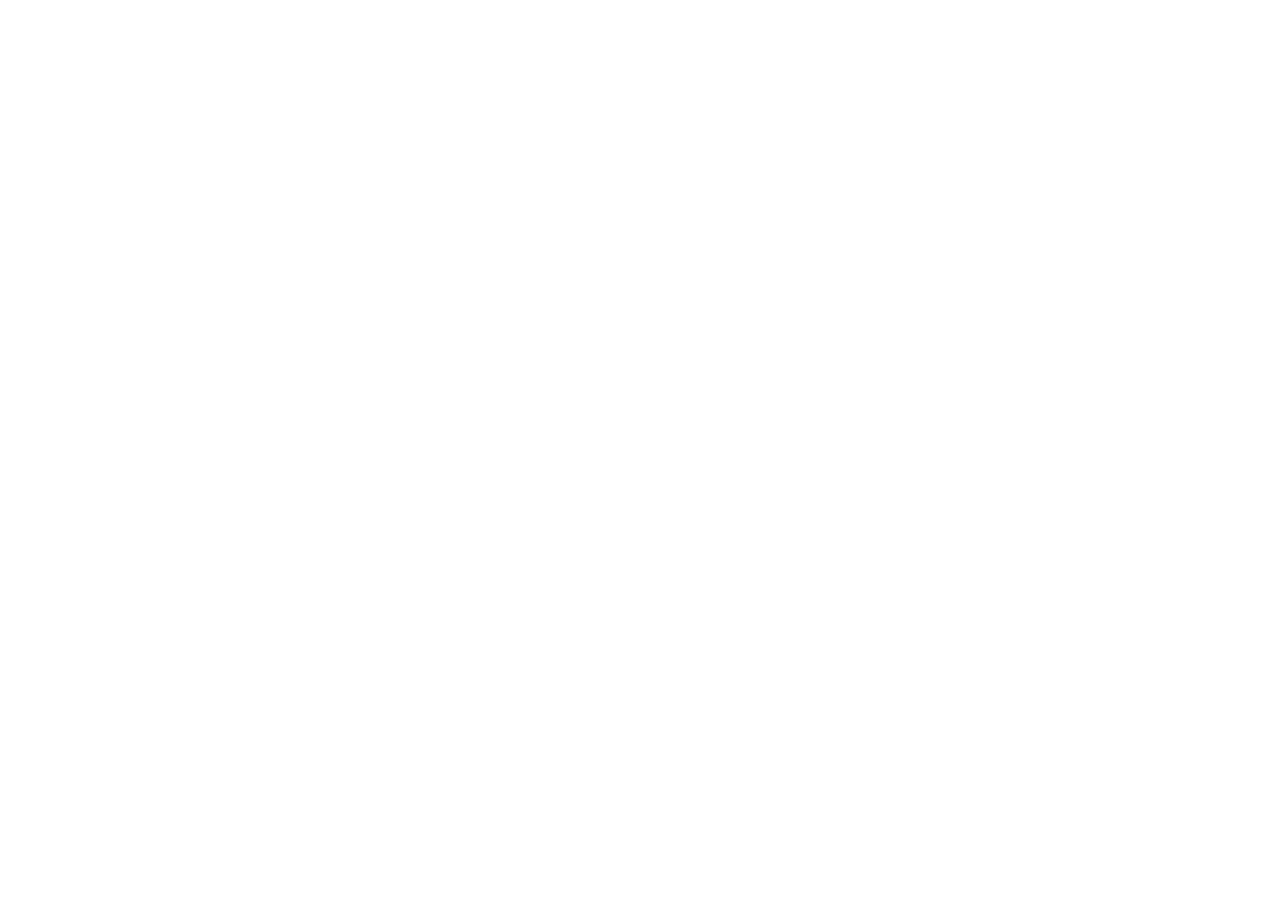
==== index.html @ dcf90d4c "Initial commit" ====
<!DOCTYPE html>
<html lang="en">
<head>
  <meta charset="UTF-8">
  <meta http-equiv="X-UA-Compatible" content="IE=edge">
  <meta name="viewport" content="width=device-width, initial-scale=1.0">
  <title>Project</title>
  <link rel="stylesheet" href="css/normalize.css ">
  <link rel="stylesheet" href="css/styles.css">
</head>
<body>

  <script src="js/main.js"></script>
</body>
</html>
---- css/styles.css ----
/* FONTS */


:root {
  --text-color: ;
  --text-black-color: ;
  --accent-color: ;
  --outline-color: ;
  --body-bg-color: ;
  --footer-bg-color: ;
}

html {
  height: 100%;
  scroll-behavior: smooth;
  box-sizing: border-box;
}

*,
*::before,
*::after {
  box-sizing: inherit;
}

body {
  display: flex;
  flex-direction: column;
  height: 100%;
  padding: 0;
  margin: 0;
  font-family: "Arial", sans-serif;
  font-weight: 400;
  font-size: 16px;
  line-height: 1.5;
  background-color: ;
  color: ;
}

img {
  max-width: 100%;
  height: auto;
}

/* CONTAINER */

.container {
  width: 100%;
  max-width: 1140px;
  padding-left: 20px;
  padding-right: 20px;
  margin-left: auto;
  margin-right: auto;
}

/* VISUALLY HIDDEN */

.visually-hidden {
  position: absolute;
  width: 1px;
  height: 1px;
  margin: -1px;
  border: 0;
  padding: 0;
  clip: rect(0 0 0 0);
  overflow: hidden;
}

/* BUTTON */

.button {
  cursor: pointer;
  white-space: nowrap;
  display: inline-block;
  text-decoration: none;
  text-align: center;
  border: 0;
  color: ;
  border-radius: 28px;
  background-color: ;
  transition: ;
}
.button:hover {

}
.button:active {

}
/* MAIN CONTENT */

.main-section {
  flex-grow: 1;
}
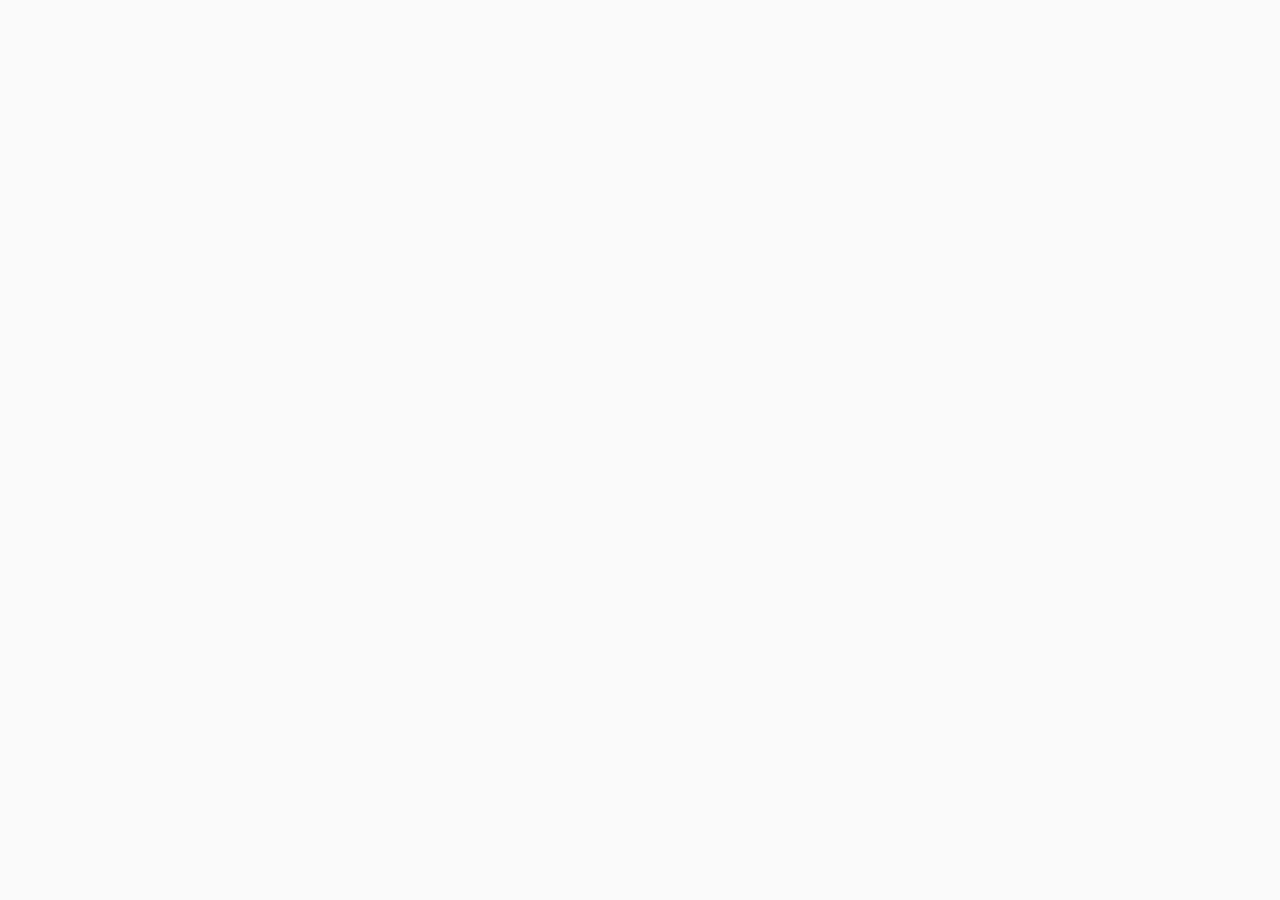
==== commit 32e6b5ff: "add fonts and global styles" ====
--- a/index.html
+++ b/index.html
@@ -1,10 +1,10 @@
 <!DOCTYPE html>
-<html lang="en">
+<html lang="eng">
 <head>
   <meta charset="UTF-8">
   <meta http-equiv="X-UA-Compatible" content="IE=edge">
   <meta name="viewport" content="width=device-width, initial-scale=1.0">
-  <title>Project</title>
+  <title>Portfolio</title>
   <link rel="stylesheet" href="css/normalize.css ">
   <link rel="stylesheet" href="css/styles.css">
 </head>
--- a/css/styles.css
+++ b/css/styles.css
@@ -1,13 +1,63 @@
 /* FONTS */
+
+@font-face {
+  font-family: "Ibarra Real Nova";
+  src: url("../fonts/IbarraRealNova-Bold.woff2") format("woff2"),
+      url("../fonts/IbarraRealNova-Bold.woff") format("woff");
+  font-weight: bold;
+  font-style: normal;
+  font-display: swap;
+}
+
+@font-face {
+  font-family: "Public Sans";
+  src: url("../fonts/PublicSans-Thin.woff2") format("woff2"),
+      url("../fonts/PublicSans-Thin.woff") format("woff");
+  font-weight: 100;
+  font-style: normal;
+  font-display: swap;
+}
+
+@font-face {
+  font-family: "Public Sans";
+  src: url("../fonts/PublicSans-BoldItalic.woff2") format("woff2"),
+      url("../fonts/PublicSans-BoldItalic.woff") format("woff");
+  font-weight: bold;
+  font-style: italic;
+  font-display: swap;
+}
+
+@font-face {
+  font-family: "Public Sans";
+  src: url("../fonts/PublicSans-Bold.woff2") format("woff2"),
+      url("../fonts/PublicSans-Bold.woff") format("woff");
+  font-weight: bold;
+  font-style: normal;
+  font-display: swap;
+}
+
+@font-face {
+  font-family: "Public Sans";
+  src: url("../fonts/PublicSans-Regular.woff2") format("woff2"),
+      url("../fonts/PublicSans-Regular.woff") format("woff");
+  font-weight: normal;
+  font-style: normal;
+  font-display: swap;
+}
+
+@font-face {
+  font-family: "Ibarra Real Nova";
+  src: url("../fonts/IbarraRealNova-Regular.woff2") format("woff2"),
+      url("../fonts/IbarraRealNova-Regular.woff") format("woff");
+  font-weight: normal;
+  font-style: normal;
+  font-display: swap;
+}
+
 
 
 :root {
-  --text-color: ;
-  --text-black-color: ;
-  --accent-color: ;
-  --outline-color: ;
-  --body-bg-color: ;
-  --footer-bg-color: ;
+  --text-color: rgba(51, 50, 61, 0.8);
 }
 
 html {
@@ -28,12 +78,12 @@
   height: 100%;
   padding: 0;
   margin: 0;
-  font-family: "Arial", sans-serif;
+  font-family: "Public Sans", "Arial", sans-serif;
   font-weight: 400;
-  font-size: 16px;
-  line-height: 1.5;
-  background-color: ;
-  color: ;
+  font-size: 15px;
+  line-height: 30px;
+  background-color: #fafafa;
+  color: var(--text-color);
 }
 
 img {
@@ -45,7 +95,7 @@
 
 .container {
   width: 100%;
-  max-width: 1140px;
+  max-width: 1150px;
   padding-left: 20px;
   padding-right: 20px;
   margin-left: auto;
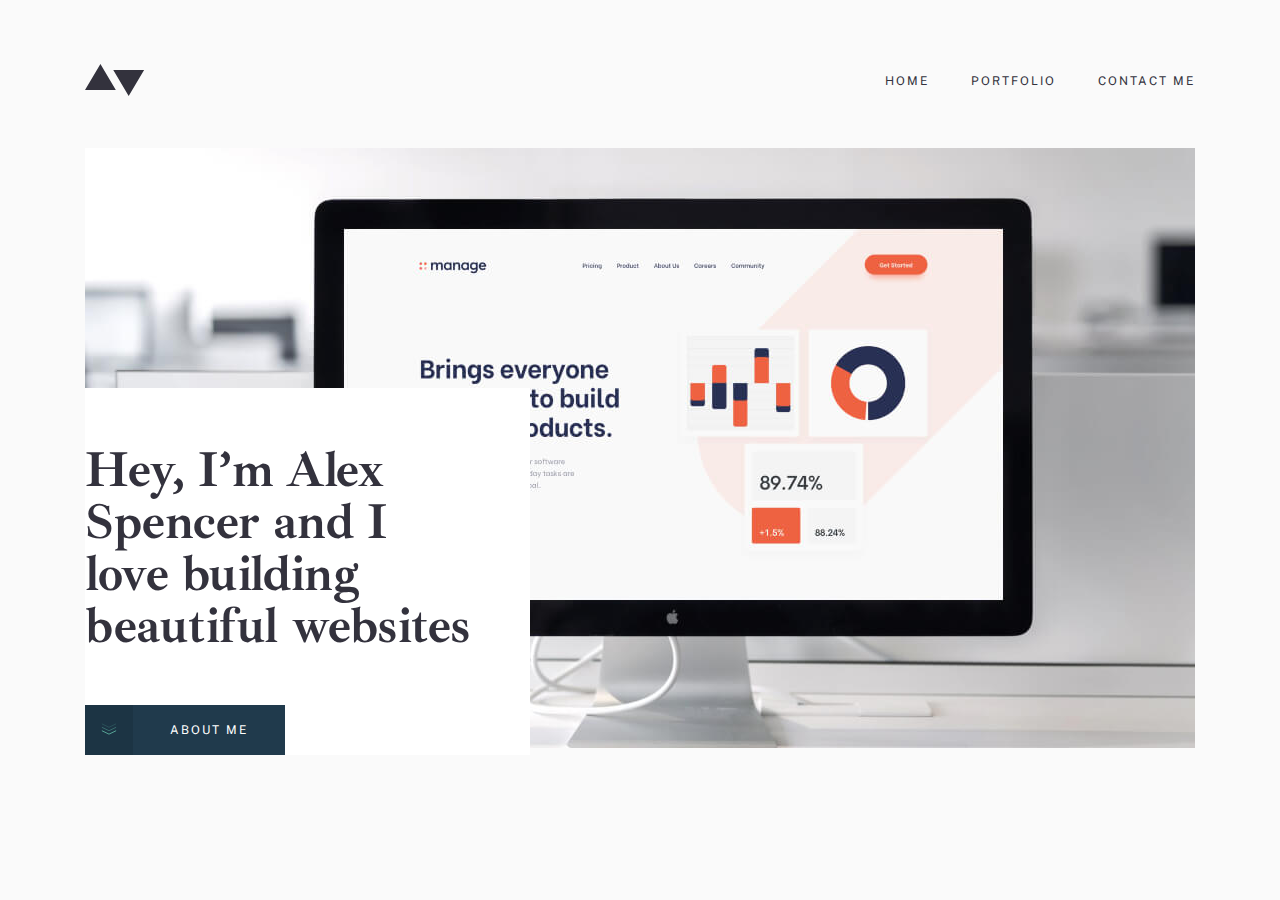
==== commit 0a3f23b2: "add hero section" ====
--- a/index.html
+++ b/index.html
@@ -10,6 +10,43 @@
 </head>
 <body>
 
+  <!-- HEADER -->
+
+  <header class="site-header">
+    <div class="container site-header__container">
+      <a class="logo site-header__logo" href="#">
+        <img class="logo__img" src="img/logo.svg" alt="logo img" width="60" height="32">
+      </a>
+      <nav class="sitenav site-header__nav">
+        <ul class="sitenav__list">
+          <li class="sitenav__item">
+            <a class="sitenav__link" href="#">Home</a>
+          </li>
+          <li class="sitenav__item">
+            <a class="sitenav__link" href="#">Portfolio</a>
+          </li>
+          <li class="sitenav__item">
+            <a class="sitenav__link" href="#">Contact me</a>
+        </ul>
+      </nav>
+    </div>
+  </header>
+
+  <!-- HERO -->
+  <section class="hero">
+    <div class="container hero__container">
+      <div class="hero__content">
+        <p class="hero__text">Hey, I’m Alex Spencer and I <br> love building beautiful websites</p>
+        <a class="button hero__button" href="#">
+          <span class="button__icon-wrapper">
+            <img class="button__icon" src="img/button-icon.svg" alt="button icon" width="16" height="12">
+          </span>
+          <span class="button__text">About me</span>
+        </a>
+      </div>
+    </div>
+  </section>
+
   <script src="js/main.js"></script>
 </body>
 </html>--- a/css/styles.css
+++ b/css/styles.css
@@ -3,7 +3,7 @@
 @font-face {
   font-family: "Ibarra Real Nova";
   src: url("../fonts/IbarraRealNova-Bold.woff2") format("woff2"),
-      url("../fonts/IbarraRealNova-Bold.woff") format("woff");
+  url("../fonts/IbarraRealNova-Bold.woff") format("woff");
   font-weight: bold;
   font-style: normal;
   font-display: swap;
@@ -12,7 +12,7 @@
 @font-face {
   font-family: "Public Sans";
   src: url("../fonts/PublicSans-Thin.woff2") format("woff2"),
-      url("../fonts/PublicSans-Thin.woff") format("woff");
+  url("../fonts/PublicSans-Thin.woff") format("woff");
   font-weight: 100;
   font-style: normal;
   font-display: swap;
@@ -21,7 +21,7 @@
 @font-face {
   font-family: "Public Sans";
   src: url("../fonts/PublicSans-BoldItalic.woff2") format("woff2"),
-      url("../fonts/PublicSans-BoldItalic.woff") format("woff");
+  url("../fonts/PublicSans-BoldItalic.woff") format("woff");
   font-weight: bold;
   font-style: italic;
   font-display: swap;
@@ -30,7 +30,7 @@
 @font-face {
   font-family: "Public Sans";
   src: url("../fonts/PublicSans-Bold.woff2") format("woff2"),
-      url("../fonts/PublicSans-Bold.woff") format("woff");
+  url("../fonts/PublicSans-Bold.woff") format("woff");
   font-weight: bold;
   font-style: normal;
   font-display: swap;
@@ -39,7 +39,7 @@
 @font-face {
   font-family: "Public Sans";
   src: url("../fonts/PublicSans-Regular.woff2") format("woff2"),
-      url("../fonts/PublicSans-Regular.woff") format("woff");
+  url("../fonts/PublicSans-Regular.woff") format("woff");
   font-weight: normal;
   font-style: normal;
   font-display: swap;
@@ -48,7 +48,7 @@
 @font-face {
   font-family: "Ibarra Real Nova";
   src: url("../fonts/IbarraRealNova-Regular.woff2") format("woff2"),
-      url("../fonts/IbarraRealNova-Regular.woff") format("woff");
+  url("../fonts/IbarraRealNova-Regular.woff") format("woff");
   font-weight: normal;
   font-style: normal;
   font-display: swap;
@@ -118,23 +118,134 @@
 /* BUTTON */
 
 .button {
+  width: 1005px;
+  max-width: 200px;
   cursor: pointer;
   white-space: nowrap;
-  display: inline-block;
   text-decoration: none;
   text-align: center;
-  border: 0;
-  color: ;
-  border-radius: 28px;
-  background-color: ;
-  transition: ;
+  display: flex;
+  align-items: center;
+  background-color: #203a4c;
+  transition: opacity 0.4s ease;
 }
 .button:hover {
-
+  opacity: 0.8;
 }
 .button:active {
-
-}
+  opacity: 0.6;
+}
+.button__icon-wrapper {
+  padding: 10px 16px;
+  background-color: rgba(0, 0, 0, 0.1);
+}
+.button__icon {
+  width: 16px;
+  height: 12px;
+}
+.button__text {
+  padding-top: 17px;
+  padding-bottom: 17px;
+  font-size: 12px;
+  line-height: 14px;
+  text-align: center;
+  letter-spacing: 2px;
+  text-transform: uppercase;
+  color: #fff;
+  margin-right: auto;
+  margin-left: auto;
+}
+
+/* HEADER */
+
+.site-header {
+  padding-top: 64px;
+  padding-bottom: 45px;
+}
+
+.site-header__container {
+  display: flex;
+  align-items: center;
+  justify-content: space-between;
+}
+.logo {
+  display: flex;
+}
+.logo:hover {
+  opacity: 0.8;
+}
+.logo:active {
+  opacity: 0.6;
+}
+.site-header__logo {
+  margin-right: auto;
+}
+.logo__img {
+  width: 60px;
+  height: 32px;
+}
+
+.site-header__nav {
+  margin-left: 20px;
+}
+.sitenav__list {
+  padding: 0;
+  margin: 0;
+  list-style: none;
+  display: flex;
+  align-items: center;
+}
+.sitenav__item:not(:last-child) {
+  margin-right: 42px;
+}
+.sitenav__link {
+  font-size: 12px;
+  line-height: 14px;
+  letter-spacing: 2px;
+  color: #33323d;
+  text-decoration: none;
+  text-transform: uppercase;
+  transition: color 0.4s ease, opacity 0.4s ease;
+}
+.sitenav__link:hover {
+  color: #5fb4a2;
+}
+.sitenav__link:active {
+  opacity: 0.6;
+}
+
+/* HERO */
+.hero {
+  padding-bottom: 75px;
+}
+
+.hero__container {
+  padding-top: 247px;
+  background-image: url(../img/hero-img.jpg);
+  background-repeat: no-repeat;
+  background-position: center center;
+}
+.hero__content {
+  padding-top: 56px;
+  width: 100%;
+  max-width: 445px;
+  display: flex;
+  flex-direction: column;
+  align-items: flex-start;
+  background-color: #fff;
+}
+.hero__text {
+  font-family: "Ibarra Real Nova", "Arial", sans-serif;
+  font-weight: 700;
+  font-size: 50px;
+  line-height: 52px;
+  letter-spacing: -0.446429px;
+  color: #33323D;
+  margin-top: 0;
+  margin-bottom: 53px;
+}
+
+
 /* MAIN CONTENT */
 
 .main-section {
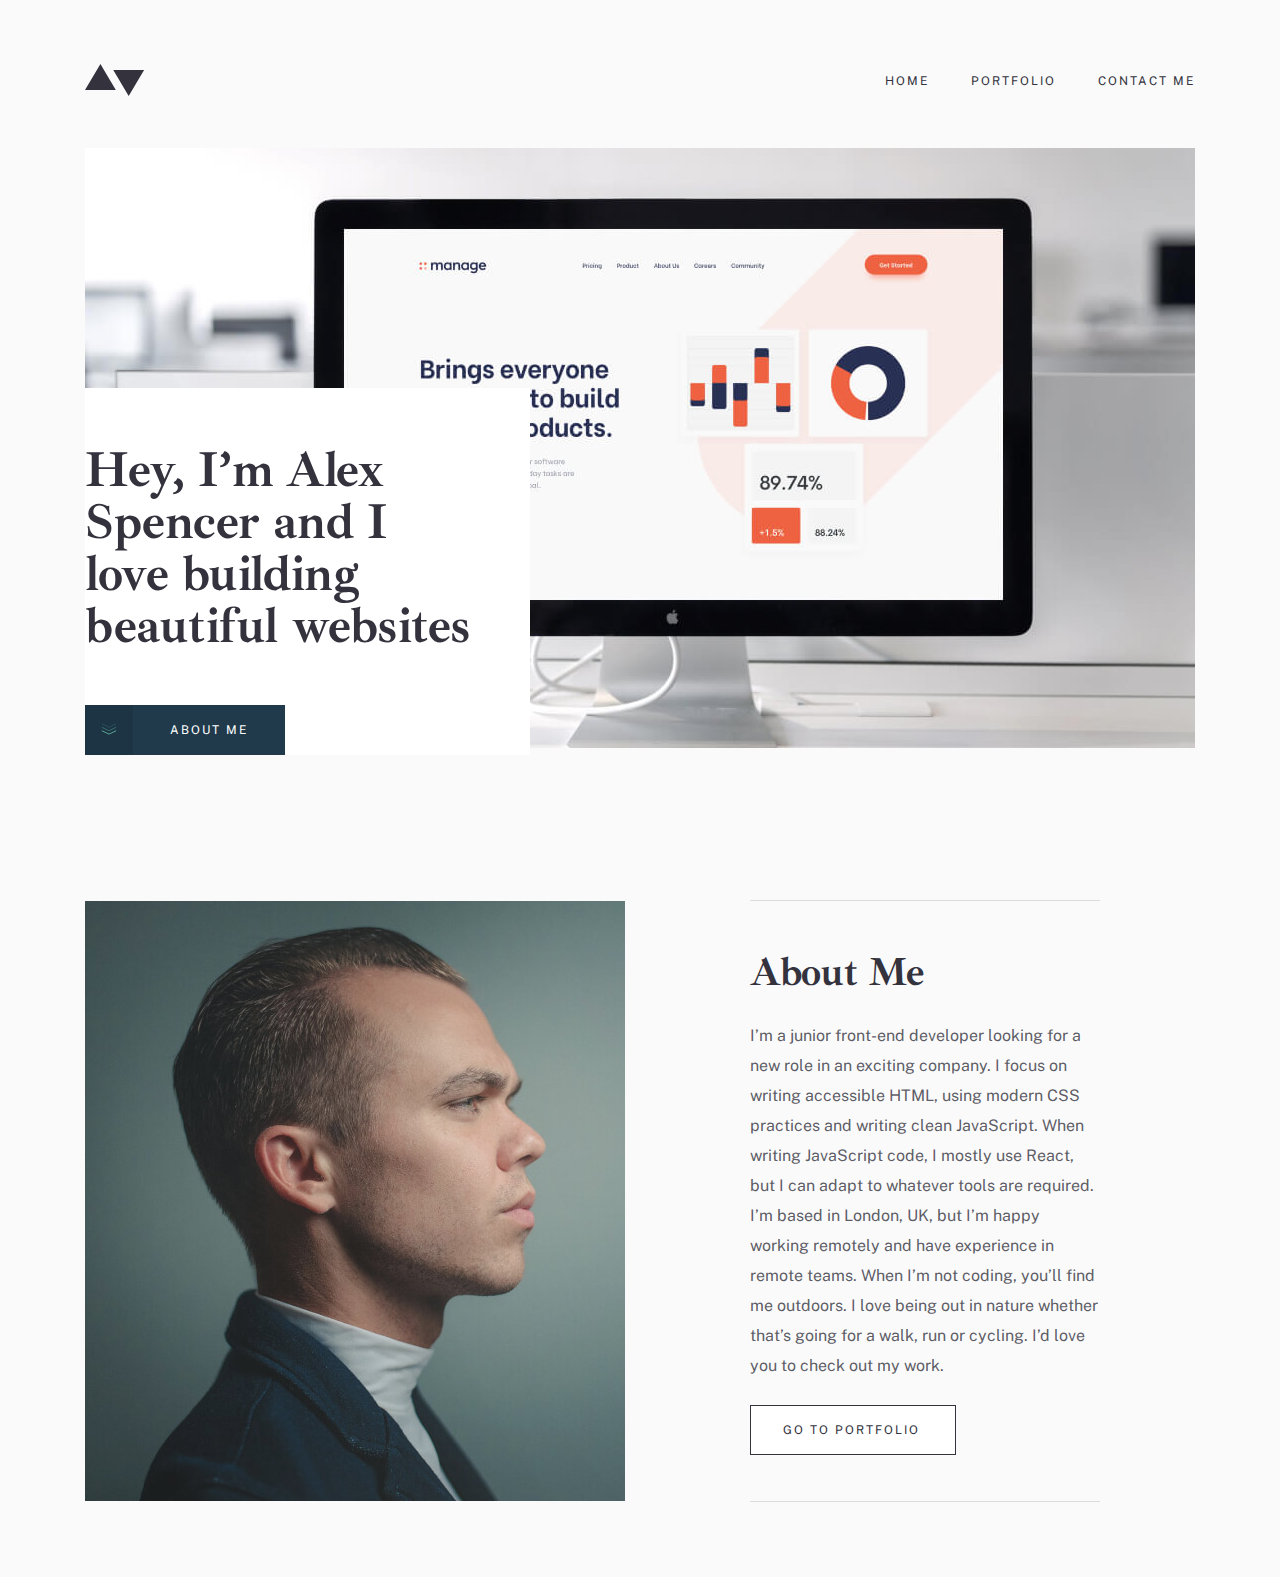
==== commit 774c02e3: "add biography section" ====
--- a/index.html
+++ b/index.html
@@ -36,7 +36,7 @@
   <section class="hero">
     <div class="container hero__container">
       <div class="hero__content">
-        <p class="hero__text">Hey, I’m Alex Spencer and I <br> love building beautiful websites</p>
+        <h2 class="hero__heading">Hey, I’m Alex Spencer and I <br> love building beautiful websites</h2>
         <a class="button hero__button" href="#">
           <span class="button__icon-wrapper">
             <img class="button__icon" src="img/button-icon.svg" alt="button icon" width="16" height="12">
@@ -47,6 +47,22 @@
     </div>
   </section>
 
+<!-- MAIN -->
+
+  <main class="main-section">
+
+    <!-- BIOGRAPHY -->
+    <section class="biography">
+      <div class="container biography__container">
+        <img class="biography__img" src="img/myphoto.jpg" alt="my photo" srcset="img/myphoto.jpg 1x, img/myphoto@2x.jpg 2x" width="540" height="600">
+        <div class="biography__content">
+          <h3 class="biography__title">About Me</h3>
+          <p class="biography__text">I’m a junior front-end developer looking for a new role in an exciting company. I focus on writing accessible HTML, using modern CSS practices and writing clean JavaScript. When writing JavaScript code, I mostly use React, but I can adapt to whatever tools are required. I’m based in London, UK, but I’m happy working remotely and have experience in remote teams. When I’m not coding, you’ll find me outdoors. I love being out in nature whether that’s going for a walk, run or cycling. I’d love you to check out my work.</p>
+          <a class="secondary-button" href="#">Go To Portfolio</a>
+        </div>
+      </div>
+    </section>
+  </main>
   <script src="js/main.js"></script>
 </body>
 </html>--- a/css/styles.css
+++ b/css/styles.css
@@ -156,6 +156,27 @@
   margin-left: auto;
 }
 
+.secondary-button {
+  cursor: pointer;
+  white-space: nowrap;
+  padding: 17px 35px 17px 32px;
+  border: 1px solid #33323d;
+  font-weight: 400;
+  font-size: 12px;
+  line-height: 14px;
+  letter-spacing: 2px;
+  text-transform: uppercase;
+  color: #33323d;
+  text-decoration: none;
+  background-color: #fff;
+  transition: color 0.4s ease, background-color 0.4s ease, border-color 0.4s ease, opacity 0.4s ease;
+}
+.secondary-button:hover {
+  background-color: #33323d;
+  color: #fff;
+  border-color: #33323d;
+}
+
 /* HEADER */
 
 .site-header {
@@ -234,7 +255,7 @@
   align-items: flex-start;
   background-color: #fff;
 }
-.hero__text {
+.hero__heading {
   font-family: "Ibarra Real Nova", "Arial", sans-serif;
   font-weight: 700;
   font-size: 50px;
@@ -245,9 +266,50 @@
   margin-bottom: 53px;
 }
 
-
 /* MAIN CONTENT */
 
 .main-section {
   flex-grow: 1;
-}+}
+/* BIOGRAPHY */
+
+.biography {
+  padding-top: 70px;
+  padding-bottom: 75px;
+}
+
+.biography__container {
+  padding-right: 115px;
+  display: flex;
+  align-items: center;
+  justify-content: space-between;
+}
+.biography__img {
+  margin-right: 20px;
+}
+.biography__content {
+  width: 100%;
+  max-width: 350px;
+  display: flex;
+  flex-direction: column;
+  align-items: flex-start;
+  padding-top: 50px;
+  padding-bottom: 46px;
+  border-top: 1px solid rgba(51, 50, 61, 0.15);
+  border-bottom: 1px solid rgba(51, 50, 61, 0.15);
+}
+.biography__title {
+  font-family: "Ibarra Real Nova", "Arial", sans-serif;
+  font-weight: 700;
+  font-size: 40px;
+  line-height: 42px;
+  letter-spacing: -0.36px;
+  color: #33323d;
+  margin-top: 0;
+  margin-bottom: 28px;
+}
+.biography__text {
+  font-size: 16px;
+  margin-top: 0;
+  margin-bottom: 24px;
+}
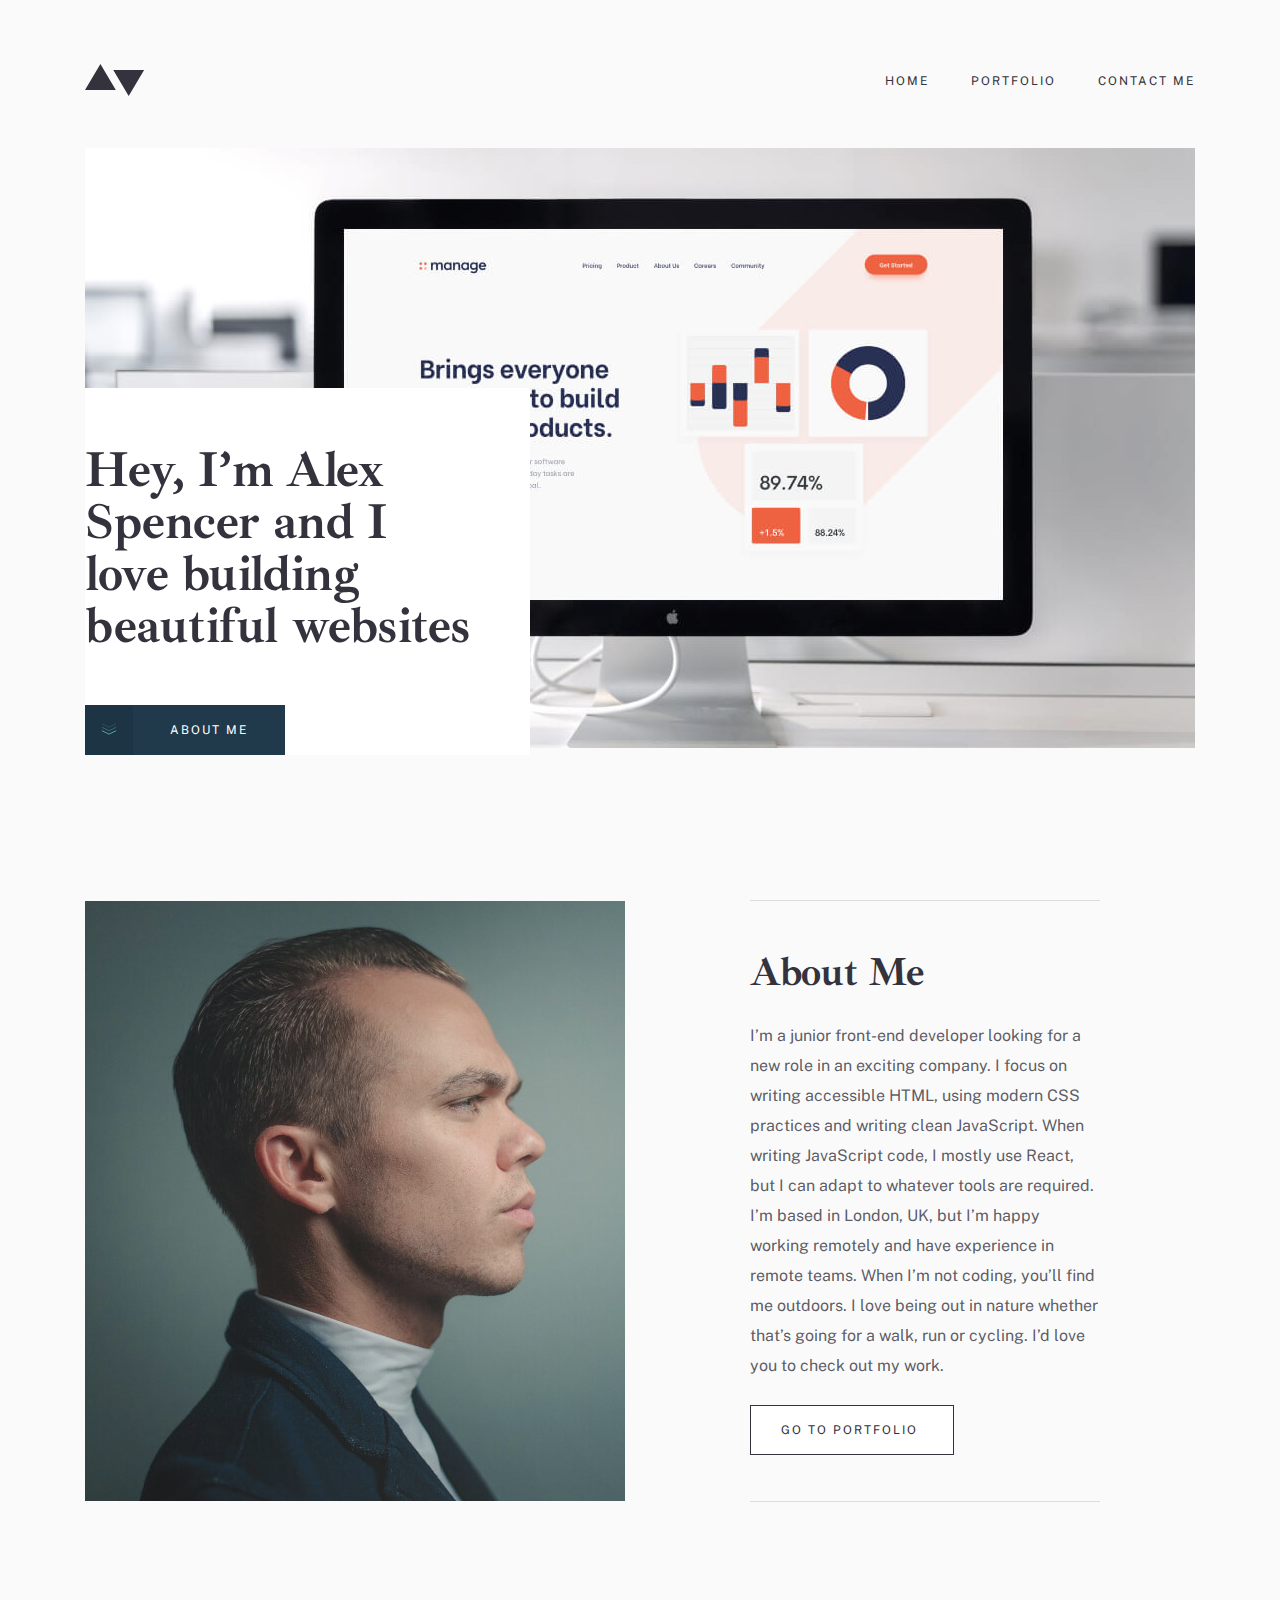
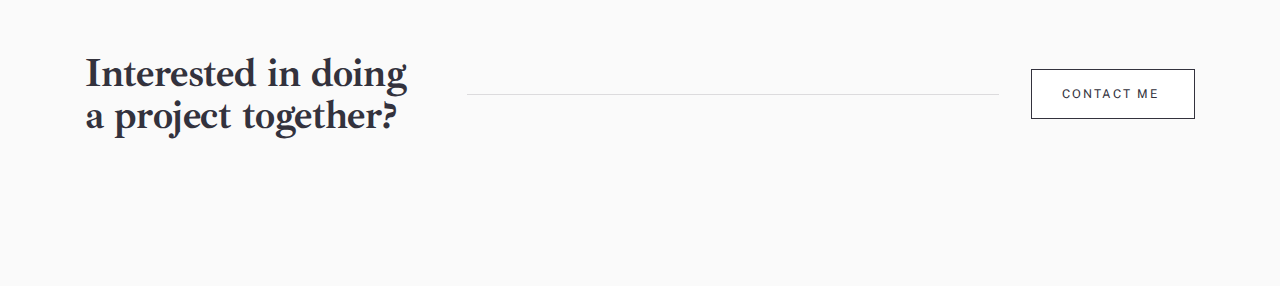
==== commit 32e020ef: "add cta section" ====
--- a/index.html
+++ b/index.html
@@ -62,6 +62,16 @@
         </div>
       </div>
     </section>
+
+    <!-- CTA -->
+    <section class="cta">
+      <div class="container cta__container">
+        <h2 class="cta__heading">Interested in doing a project together?</h2>
+        <div class="hr"></div>
+        <a class="secondary-button" href="#">Contact Me</a>
+      </div>
+    </section>
+
   </main>
   <script src="js/main.js"></script>
 </body>
--- a/css/styles.css
+++ b/css/styles.css
@@ -159,7 +159,7 @@
 .secondary-button {
   cursor: pointer;
   white-space: nowrap;
-  padding: 17px 35px 17px 32px;
+  padding: 17px 35px 17px 30px;
   border: 1px solid #33323d;
   font-weight: 400;
   font-size: 12px;
@@ -313,3 +313,54 @@
   margin-top: 0;
   margin-bottom: 24px;
 }
+
+/* CTA */
+
+.cta {
+  padding-top: 75px;
+  padding-bottom: 150px;
+}
+
+.cta__container {
+  display: flex;
+  align-items: center;
+}
+.cta__heading {
+  margin: 0;
+  width: 100%;
+  max-width: 350px;
+  font-family: "Ibarra Real Nova", "Arial", sans-serif;
+  font-weight: 700;
+  font-size: 40px;
+  line-height: 42px;
+  letter-spacing: -0.36px;
+  color: #33323d;
+  margin-right: 32px;
+}
+.hr {
+  width: 100%;
+  max-width: 534px;
+  height: 1px;
+  background-color: rgba(51, 50, 61, 0.15);
+  margin-right: 32px;
+}
+
+
+
+
+
+
+/* MEDIA */
+
+@media
+only screen and (-webkit-min-device-pixel-ratio: 2),
+only screen and (   min--moz-device-pixel-ratio: 2),
+only screen and (     -o-min-device-pixel-ratio: 2/1),
+only screen and (        min-device-pixel-ratio: 2),
+only screen and (                min-resolution: 192dpi),
+only screen and (                min-resolution: 2dppx) {
+
+  .hero__container {
+    background-image: url(../img/heero-img@2x.jpg);
+  }
+}
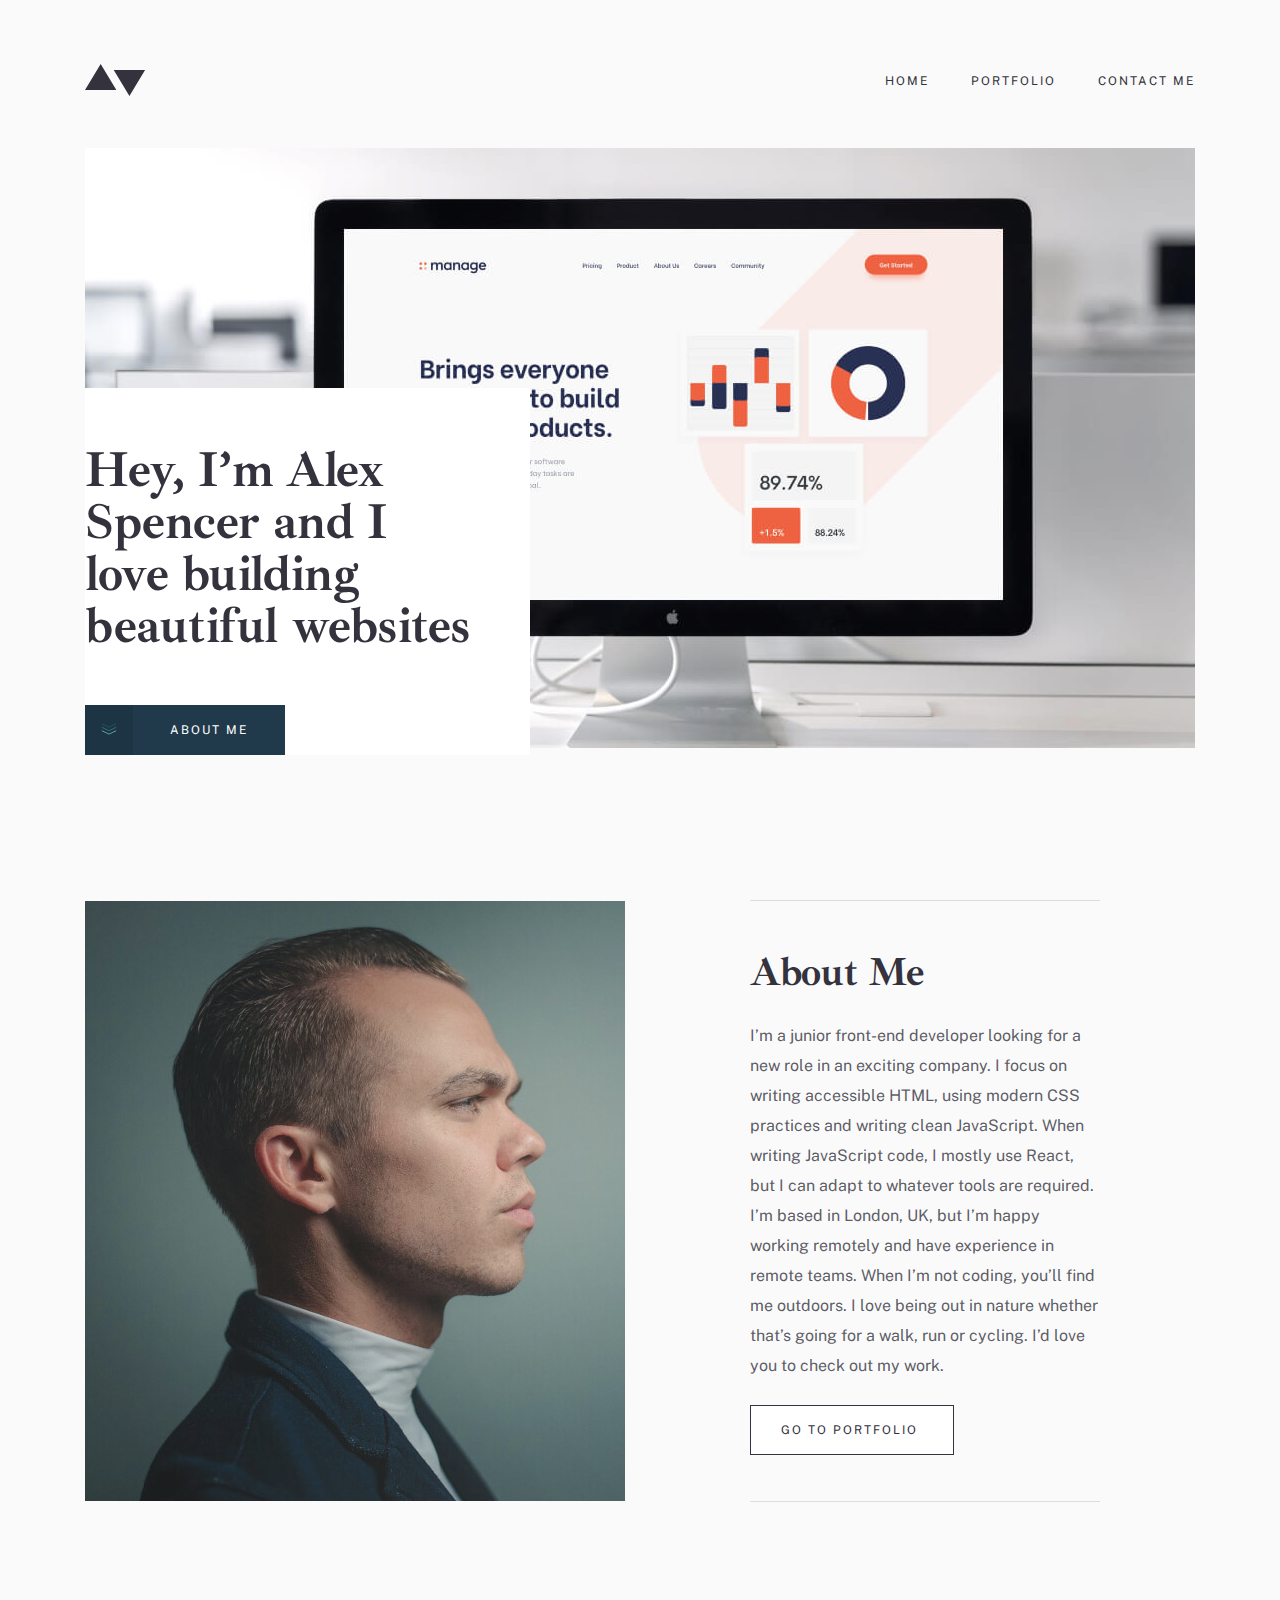
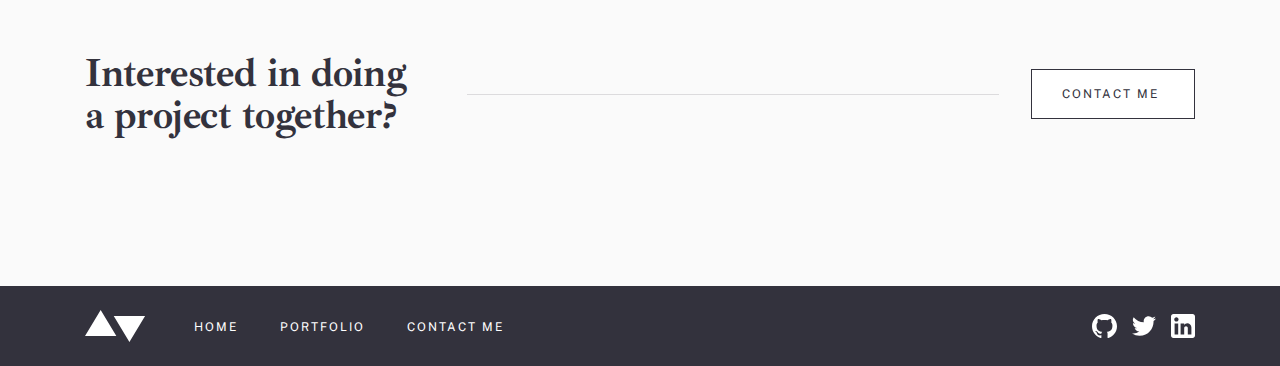
==== commit 7ad25805: "add site footer" ====
--- a/index.html
+++ b/index.html
@@ -15,7 +15,7 @@
   <header class="site-header">
     <div class="container site-header__container">
       <a class="logo site-header__logo" href="#">
-        <img class="logo__img" src="img/logo.svg" alt="logo img" width="60" height="32">
+        <svg width="61" height="32" fill="none" xmlns="http://www.w3.org/2000/svg"><path fill-rule="evenodd" clip-rule="evenodd" d="M31.347 26.122 15.673 0 0 26.122h31.347ZM60.082 5.878 44.408 32 28.735 5.878h31.347Z" fill="CurrentColor"/></svg>
       </a>
       <nav class="sitenav site-header__nav">
         <ul class="sitenav__list">
@@ -71,8 +71,45 @@
         <a class="secondary-button" href="#">Contact Me</a>
       </div>
     </section>
+  </main>
 
-  </main>
+  <!-- FOOTER -->
+  <footer class="site-footer">
+    <div class="container site-footer__container">
+      <a class="logo site-footer__logo" href="#">
+        <svg width="61" height="32" fill="none" xmlns="http://www.w3.org/2000/svg"><path fill-rule="evenodd" clip-rule="evenodd" d="M31.347 26.122 15.673 0 0 26.122h31.347ZM60.082 5.878 44.408 32 28.735 5.878h31.347Z" fill="CurrentColor"/></svg>
+      </a>
+      <nav class="sitenav site-footer__nav">
+        <ul class="sitenav__list">
+          <li class="sitenav__item">
+            <a class="sitenav__link site-footer__nav-link" href="#">Home</a>
+          </li>
+          <li class="sitenav__item">
+            <a class="sitenav__link site-footer__nav-link" href="#">Portfolio</a>
+          </li>
+          <li class="sitenav__item">
+            <a class="sitenav__link site-footer__nav-link" href="#">Contact me</a>
+        </ul>
+      </nav>
+      <ul class="socials">
+        <li class="socials__item">
+          <a class="socials__link" href="#">
+            <svg width="25" height="24" fill="none" xmlns="http://www.w3.org/2000/svg"><path d="M12.5 0C5.594 0 0 5.51 0 12.305c0 5.437 3.581 10.048 8.547 11.674.625.116.854-.265.854-.592 0-.292-.01-1.066-.016-2.092-3.477.742-4.21-1.65-4.21-1.65-.569-1.42-1.39-1.8-1.39-1.8-1.133-.764.087-.748.087-.748 1.255.086 1.914 1.268 1.914 1.268 1.115 1.881 2.927 1.338 3.641 1.024.113-.797.434-1.338.792-1.646-2.776-.308-5.694-1.366-5.694-6.08 0-1.343.484-2.44 1.286-3.302-.14-.31-.562-1.562.11-3.256 0 0 1.047-.33 3.437 1.261 1-.273 2.063-.409 3.125-.415 1.063.006 2.125.142 3.125.415 2.375-1.591 3.422-1.261 3.422-1.261.672 1.694.25 2.945.125 3.256.797.861 1.281 1.959 1.281 3.302 0 4.727-2.921 5.767-5.703 6.07.438.369.844 1.123.844 2.276 0 1.647-.015 2.97-.015 3.37 0 .322.218.707.859.584 5-1.615 8.579-6.23 8.579-11.659C25 5.51 19.403 0 12.5 0Z" fill="CurrentColor"/></svg>
+          </a>
+        </li>
+        <li class="socials__item">
+          <a class="socials__link" href="#">
+            <svg width="24" height="20" fill="none" xmlns="http://www.w3.org/2000/svg"><path d="M24 2.557a9.83 9.83 0 0 1-2.828.775A4.932 4.932 0 0 0 23.337.608a9.864 9.864 0 0 1-3.127 1.195A4.916 4.916 0 0 0 16.616.248c-3.179 0-5.515 2.966-4.797 6.045A13.978 13.978 0 0 1 1.671 1.149a4.93 4.93 0 0 0 1.523 6.574 4.903 4.903 0 0 1-2.229-.616c-.054 2.281 1.581 4.415 3.949 4.89a4.935 4.935 0 0 1-2.224.084 4.928 4.928 0 0 0 4.6 3.419A9.9 9.9 0 0 1 0 17.54a13.94 13.94 0 0 0 7.548 2.212c9.142 0 14.307-7.721 13.995-14.646A10.025 10.025 0 0 0 24 2.557Z" fill="CurrentColor"/></svg>
+          </a>
+        </li>
+        <li class="socials__item">
+          <a class="socials__link" href="#">
+            <svg width="24" height="24" fill="none" xmlns="http://www.w3.org/2000/svg"><path fill-rule="evenodd" clip-rule="evenodd" d="M2.4 0h19.2C22.92 0 24 1.08 24 2.4v19.2c0 1.32-1.08 2.4-2.4 2.4H2.4C1.08 24 0 22.92 0 21.6V2.4C0 1.08 1.08 0 2.4 0Zm1.2 20.4h3.6V9.6H3.6v10.8ZM5.4 7.56c-1.2 0-2.16-.96-2.16-2.16 0-1.2.96-2.16 2.16-2.16 1.2 0 2.16.96 2.16 2.16 0 1.2-.96 2.16-2.16 2.16ZM16.8 20.4h3.6v-6.84c0-2.28-1.92-4.2-4.2-4.2-1.08 0-2.4.72-3 1.68V9.6H9.6v10.8h3.6v-6.36c0-.96.84-1.8 1.8-1.8.96 0 1.8.84 1.8 1.8v6.36Z" fill="CurrentColor"/></svg>
+          </a>
+        </li>
+      </ul>
+    </div>
+  </footer>
   <script src="js/main.js"></script>
 </body>
 </html>--- a/css/styles.css
+++ b/css/styles.css
@@ -200,6 +200,7 @@
 }
 .site-header__logo {
   margin-right: auto;
+  color: #33323d;
 }
 .logo__img {
   width: 60px;
@@ -346,8 +347,52 @@
 }
 
 
-
-
+/* FOOTER */
+
+.site-footer {
+  padding-top: 24px;
+  padding-bottom: 24px;
+  background-color: #33323d;
+}
+
+.site-footer__container {
+  display: flex;
+  align-items: center;
+}
+
+.site-footer__logo {
+  margin-right: 48px;
+  color: #fff;
+}
+
+.site-footer__nav {
+  margin-right: auto;
+}
+.site-footer__nav-link {
+  color: #fff;
+}
+.socials {
+  padding: 0;
+  margin: 0;
+  margin-left: 30px;
+  list-style: none;
+  display: flex;
+  align-items: center;
+}
+.socials__item:not(:last-child) {
+  margin-right: 15px;
+}
+.socials__link {
+  display: flex;
+  color: #fff;
+  transition: color 0.4s ease, opacity 0.4s ease;
+}
+.socials__link:hover {
+  color: #5fb4a2;
+}
+.socials__link:active {
+  opacity: 0.6;
+}
 
 
 /* MEDIA */
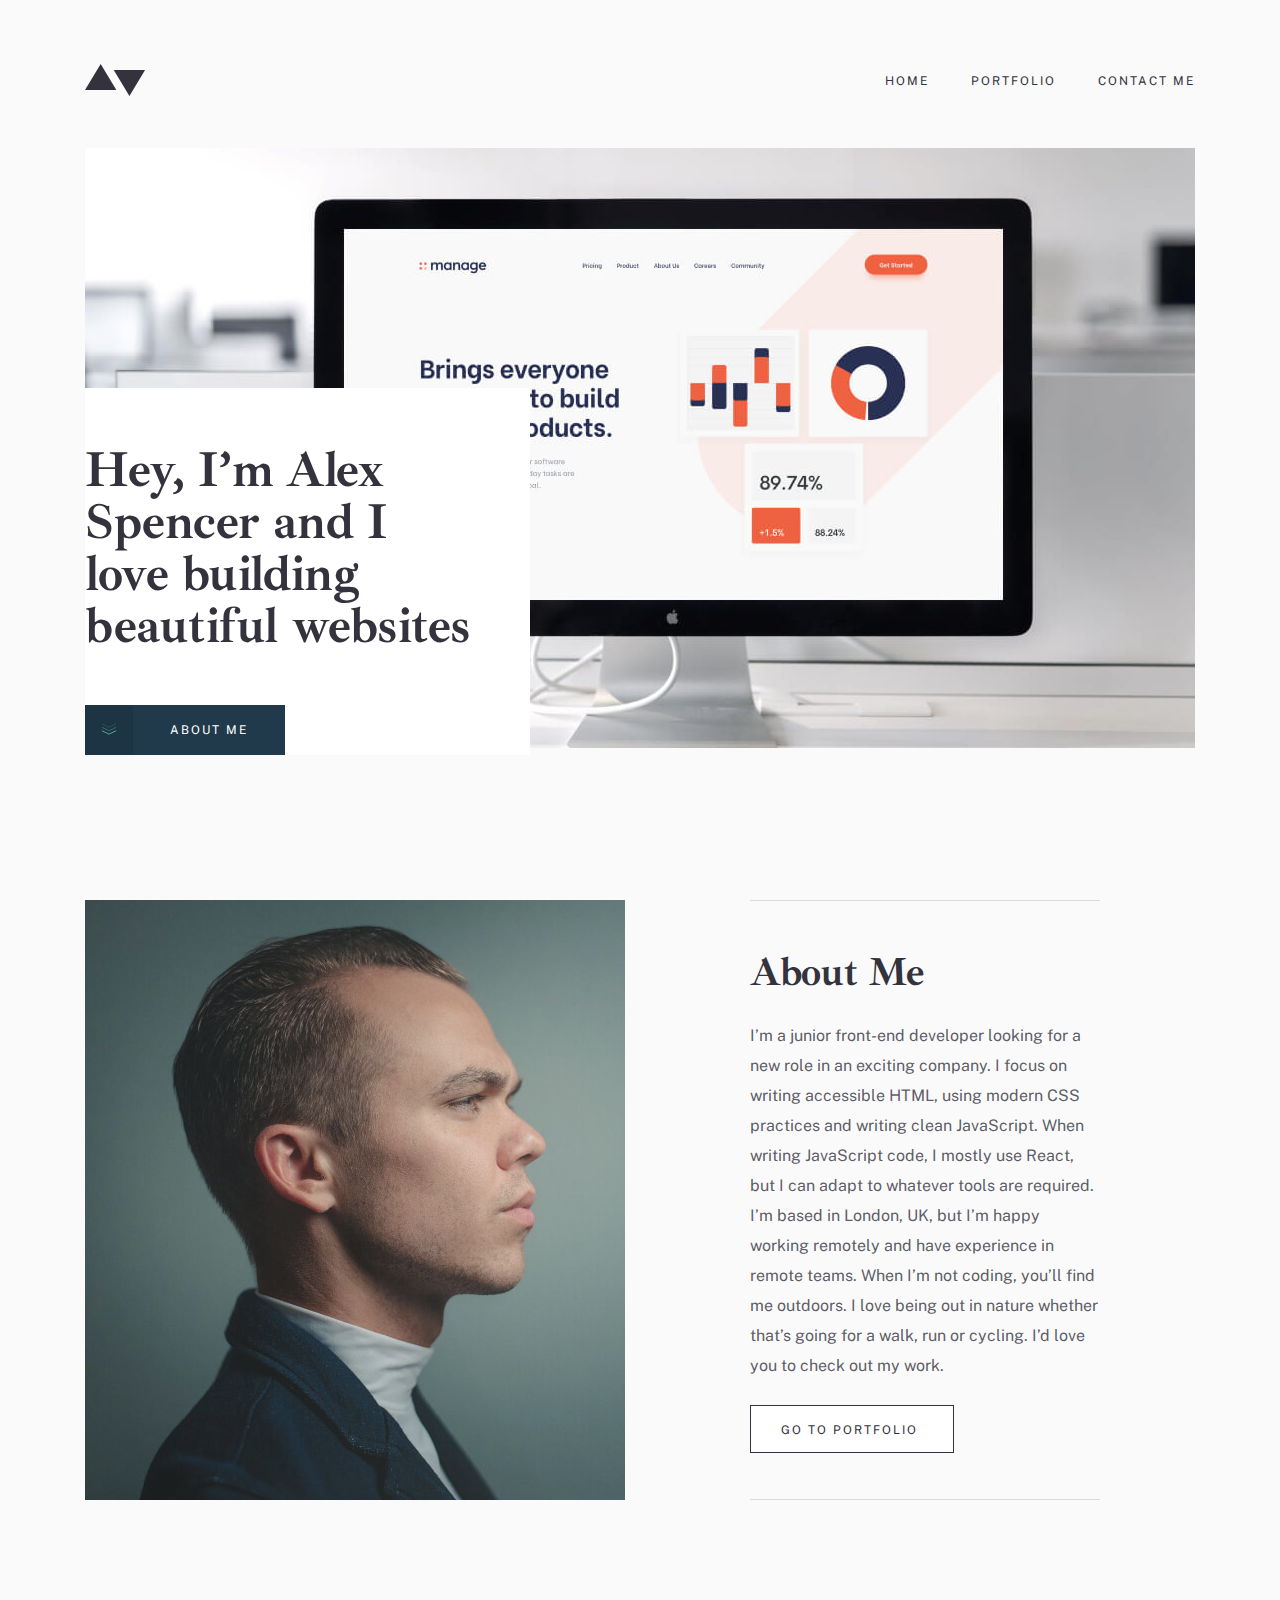
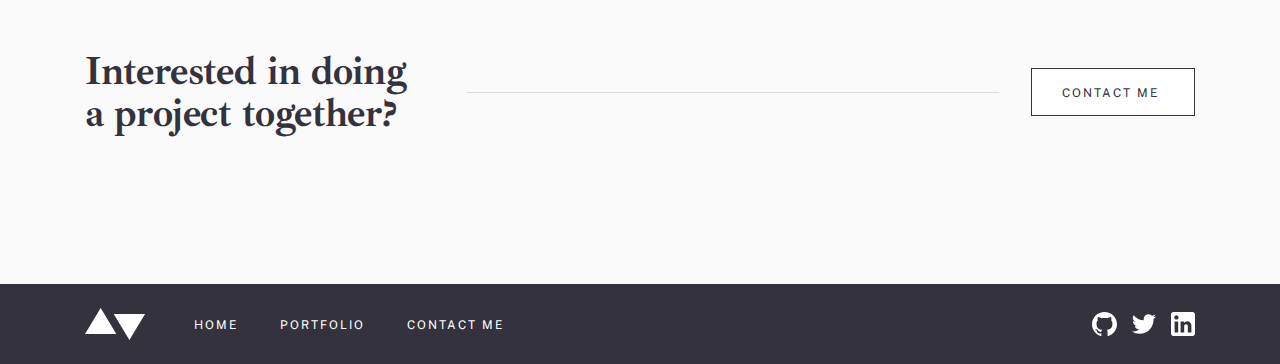
==== commit eadb5fd5: "add styles.min.css" ====
--- a/index.html
+++ b/index.html
@@ -5,8 +5,9 @@
   <meta http-equiv="X-UA-Compatible" content="IE=edge">
   <meta name="viewport" content="width=device-width, initial-scale=1.0">
   <title>Portfolio</title>
-  <link rel="stylesheet" href="css/normalize.css ">
-  <link rel="stylesheet" href="css/styles.css">
+  <!-- <link rel="stylesheet" href="css/normalize.css "> -->
+  <!-- <link rel="stylesheet" href="css/styles.css"> -->
+  <link rel="stylesheet" href="css/styles.min.css">
 </head>
 <body>
 
@@ -14,19 +15,19 @@
 
   <header class="site-header">
     <div class="container site-header__container">
-      <a class="logo site-header__logo" href="#">
+      <a class="logo site-header__logo" href="index.html">
         <svg width="61" height="32" fill="none" xmlns="http://www.w3.org/2000/svg"><path fill-rule="evenodd" clip-rule="evenodd" d="M31.347 26.122 15.673 0 0 26.122h31.347ZM60.082 5.878 44.408 32 28.735 5.878h31.347Z" fill="CurrentColor"/></svg>
       </a>
       <nav class="sitenav site-header__nav">
         <ul class="sitenav__list">
           <li class="sitenav__item">
-            <a class="sitenav__link" href="#">Home</a>
+            <a class="sitenav__link" href="index.html">Home</a>
           </li>
           <li class="sitenav__item">
-            <a class="sitenav__link" href="#">Portfolio</a>
+            <a class="sitenav__link" href="portfolio.html">Portfolio</a>
           </li>
           <li class="sitenav__item">
-            <a class="sitenav__link" href="#">Contact me</a>
+            <a class="sitenav__link" href="contact.html">Contact me</a>
         </ul>
       </nav>
     </div>
@@ -58,7 +59,7 @@
         <div class="biography__content">
           <h3 class="biography__title">About Me</h3>
           <p class="biography__text">I’m a junior front-end developer looking for a new role in an exciting company. I focus on writing accessible HTML, using modern CSS practices and writing clean JavaScript. When writing JavaScript code, I mostly use React, but I can adapt to whatever tools are required. I’m based in London, UK, but I’m happy working remotely and have experience in remote teams. When I’m not coding, you’ll find me outdoors. I love being out in nature whether that’s going for a walk, run or cycling. I’d love you to check out my work.</p>
-          <a class="secondary-button" href="#">Go To Portfolio</a>
+          <a class="secondary-button" href="portfolio.html">Go To Portfolio</a>
         </div>
       </div>
     </section>
@@ -68,7 +69,7 @@
       <div class="container cta__container">
         <h2 class="cta__heading">Interested in doing a project together?</h2>
         <div class="hr"></div>
-        <a class="secondary-button" href="#">Contact Me</a>
+        <a class="secondary-button" href="contact.html">Contact Me</a>
       </div>
     </section>
   </main>
@@ -76,19 +77,19 @@
   <!-- FOOTER -->
   <footer class="site-footer">
     <div class="container site-footer__container">
-      <a class="logo site-footer__logo" href="#">
+      <a class="logo site-footer__logo" href="index.html">
         <svg width="61" height="32" fill="none" xmlns="http://www.w3.org/2000/svg"><path fill-rule="evenodd" clip-rule="evenodd" d="M31.347 26.122 15.673 0 0 26.122h31.347ZM60.082 5.878 44.408 32 28.735 5.878h31.347Z" fill="CurrentColor"/></svg>
       </a>
       <nav class="sitenav site-footer__nav">
         <ul class="sitenav__list">
           <li class="sitenav__item">
-            <a class="sitenav__link site-footer__nav-link" href="#">Home</a>
+            <a class="sitenav__link site-footer__nav-link" href="index.html">Home</a>
           </li>
           <li class="sitenav__item">
-            <a class="sitenav__link site-footer__nav-link" href="#">Portfolio</a>
+            <a class="sitenav__link site-footer__nav-link" href="portfolio.html">Portfolio</a>
           </li>
           <li class="sitenav__item">
-            <a class="sitenav__link site-footer__nav-link" href="#">Contact me</a>
+            <a class="sitenav__link site-footer__nav-link" href="contact.html">Contact me</a>
         </ul>
       </nav>
       <ul class="socials">
--- a/css/styles.css
+++ b/css/styles.css
@@ -159,7 +159,7 @@
 .secondary-button {
   cursor: pointer;
   white-space: nowrap;
-  padding: 17px 35px 17px 30px;
+  padding: 17px 35px 15px 30px;
   border: 1px solid #33323d;
   font-weight: 400;
   font-size: 12px;
@@ -394,6 +394,335 @@
   opacity: 0.6;
 }
 
+/* PORTFOLIOS */
+
+.potfolios {
+  padding-top: 50px;
+  padding-bottom: 75px;
+}
+
+
+.portfolios__list {
+  padding: 0;
+  margin: 0;
+  list-style: none;
+  display: flex;
+  flex-direction: column;
+}
+.portfolios__item {
+  display: flex;
+  align-items: center;
+  justify-content: space-between;
+}
+.portfolios__item:not(:last-child) {
+  margin-bottom: 80px;
+}
+.portfolios__item:nth-child(2n) {
+  flex-direction: row-reverse;
+}
+.portfolios__img {
+  width: 540px;
+  height: 500px;
+}
+.portfolios__info {
+  width: 100%;
+  max-width: 350px;
+  padding-top: 103px;
+  padding-bottom: 103px;
+  border-top: 1px solid rgba(51, 50, 61, 0.15);
+  border-bottom: 1px solid rgba(51, 50, 61, 0.15);
+  display: flex;
+  flex-direction: column;
+  align-items: flex-start;
+  margin-left: 96px;
+  margin-right: 96px;
+}
+.portfolios__info-title {
+  font-family: "Ibarra Real Nova", "Arial", sans-serif;
+  font-weight: 700;
+  font-size: 40px;
+  line-height: 42px;
+  letter-spacing: -0.36px;
+  margin-top: 0;
+  margin-bottom: 28px;
+  color: #33323d;
+}
+.portfolios__info-text {
+  font-size: 16px;
+  margin-top: 0;
+  margin-bottom: 24px;
+}
+
+/* DETAILS */
+
+.detail {
+  padding-top: 49px;
+  padding-bottom: 40px;
+}
+
+.detail__img {
+  width: 1100px;
+  height: 500px;
+  margin-bottom: 115px;
+}
+.detail__container {
+  display: flex;
+  align-items: flex-start;
+}
+.left-side {
+  display: flex;
+  flex-direction: column;
+  align-items: flex-start;
+  margin-right: auto;
+  padding-top: 48px;
+  padding-bottom: 48px;
+  border-top: 1px solid rgba(51, 50, 61, 0.15);
+  border-bottom: 1px solid rgba(51, 50, 61, 0.15);
+  width: 100%;
+  max-width: 350px;
+}
+
+.left-side__heading {
+  font-family: "Ibarra Real Nova", "Arial", sans-serif;
+  font-weight: 700;
+  font-size: 40px;
+  line-height: 42px;
+  letter-spacing: -0.36px;
+  color: #33323d;
+  margin-top: 0;
+  margin-bottom: 29px;
+}
+.left-side__text {
+  margin-top: 0;
+  margin-bottom: 23px;
+}
+.field {
+  font-weight: 700;
+  font-size: 13px;
+  line-height: 30px;
+  color: #5fb4a2;
+  margin-top: 0;
+  margin-bottom: 16px;
+  text-transform: uppercase;
+}
+.skills {
+  font-weight: 700;
+  font-size: 16px;
+  color: #5fb4a2;
+  margin-top: 0;
+  margin-bottom: 32px;
+  text-transform: uppercase;
+}
+
+.right-side {
+  width: 100%;
+  max-width: 635px;
+  margin-left: 20px;
+  display: flex;
+  flex-direction: column;
+  align-items: flex-start;
+}
+.rght-side__title {
+  font-family: "Ibarra Real Nova", "Arial", sans-serif;
+  font-weight: 700;
+  font-size: 32px;
+  line-height: 42px;
+  letter-spacing: -0.29px;
+  color: #33323d;
+  margin-top: 0;
+  margin-bottom: 28px;
+}
+.right-side__text {
+  margin-top: 0;
+  margin-bottom: 40px;
+}
+.img-title {
+  font-family: "Ibarra Real Nova", "Arial", sans-serif;
+  font-weight: 700;
+  font-size: 32px;
+  line-height: 42px;
+  letter-spacing: -0.29px;
+  color: #33323d;
+  margin-top: 0;
+  margin-bottom: 28px;
+}
+.detail__static-img {
+  width: 635px;
+  height: 400px;
+}
+.detail__static-img:not(:last-child) {
+  margin-bottom: 32px;
+}
+.detail__links {
+  display: flex;
+  align-items: center;
+  justify-content: space-between;
+  border-top: 1px solid rgba(51, 50, 61, 0.15);
+  border-bottom: 1px solid rgba(51, 50, 61, 0.15);
+  margin-top: 64px;
+}
+.detail__link {
+  text-decoration: none;
+  width: 100%;
+  transition: opacity 0.4s ease;
+}
+.detail__link:hover {
+  opacity: 0.8;
+}
+.detail__link:active {
+  opacity: 0.6;
+}
+.link-prev {
+  display: flex;
+  align-items: center;
+  padding-top: 32px;
+  padding-bottom: 32px;
+  border-right: 1px solid rgba(51, 50, 61, 0.15);
+}
+.link-icon {
+  width: 8px;
+  height: 16px;
+  margin-right: 32px;
+}
+.link__info {
+  display: flex;
+  flex-direction: column;
+  align-items: flex-start;
+}
+.link-info-next {
+  display: flex;
+  flex-direction: column;
+  align-items: flex-end;
+  margin-left: auto;
+}
+.project-name {
+  font-size: 32px;
+  line-height: 36px;
+  letter-spacing: -0.29px;
+  color: #33323D;
+  margin: 0;
+}
+.link-name {
+  font-size: 16px;
+  color: rgba(51, 50, 61, 0.5);
+}
+.link-next {
+  padding-top: 32px;
+  padding-bottom: 32px;
+  display: flex;
+  align-items: center;
+}
+.icon-next {
+  margin-right: 0;
+  margin-left: 32px;
+  transform: rotate(180deg);
+}
+
+
+/* CONTACT */
+
+.contact-section {
+  padding-top: 49px;
+  padding-bottom: 60px;
+}
+
+.contact-section__content {
+  padding-top: 48px;
+  padding-bottom: 48px;
+  border-top: 1px solid rgba(51, 50, 61, 0.15);
+  display: flex;
+  align-items: flex-start;
+  justify-content: space-between;
+}
+.contact-section__heading {
+  font-family: "Ibarra Real Nova", "Arial", sans-serif;
+  font-weight: 700;
+  font-size: 40px;
+  line-height: 42px;
+  letter-spacing: -0.36px;
+  color: #33323d;
+  margin: 0;
+}
+.contact-section__info {
+  width: 100%;
+  max-width: 635px;
+  margin-left: 20px;
+  display: flex;
+  flex-direction: column;
+  align-items: flex-start;
+}
+.contact-section__text {
+  margin-top: 0;
+  margin-bottom: 24px;
+  font-size: 16px;
+}
+
+.contact-section__form {
+  width: 100%;
+  display: flex;
+  flex-direction: column;
+  align-items: flex-start;
+}
+.contact-section__input {
+  border: 0;
+  width: 100%;
+  padding: 9px 16px;
+  font-size: 13px;
+  line-height: 30px;
+  color: #33323d;
+  background-color: rgba(51, 50, 61, 0.1);
+  margin-bottom: 24px;
+}
+.contact-section__input::placeholder {
+  color: rgba(51, 50, 61, 0.4);
+}
+.contact-section__label {
+  font-weight: 700;
+  font-size: 13px;
+  line-height: 30px;
+  color: rgba(51, 50, 61, 0.8);
+  margin-top: 0;
+  margin-bottom: 8px;
+}
+.contact-section__textarea {
+  border: 0;
+  width: 100%;
+  padding: 9px 16px;
+  font-size: 13px;
+  line-height: 30px;
+  color: #33323d;
+  background-color: rgba(51, 50, 61, 0.1);
+  margin-bottom: 24px;
+  min-height: 96px;
+}
+.contact-section__textarea::placeholder {
+  color: rgba(51, 50, 61, 0.4);
+}
+.contact-section__input:focus {
+  outline: 1px solid #5fb4a2;
+}
+.contact-section__input:invalid:not(:placeholder-shown) {
+  outline: 1px solid red;
+}
+
+.contact-section__textarea:focus {
+  outline: 1px solid #5fb4a2;
+}
+.contact-section__button {
+  background-color: #203a4c;
+  padding: 17px 24px;
+  color: #fff;
+  transition: background-color 0.4s ease, color 0.4s ease,
+  border-color 0.4s ease, opacity 0.4s ease;
+}
+.contact-section__button:hover {
+  background-color: #fff;
+  color: #203a4c;
+  border-color: #203a4c;
+}
+.contact-section__button:active {
+  opacity: 0.6;
+}
 
 /* MEDIA */
 
--- a/css/styles.min.css
+++ b/css/styles.min.css
@@ -0,0 +1 @@
+/*! normalize.css v8.0.1 | MIT License | github.com/necolas/normalize.css */button,hr,input{overflow:visible}img,legend{max-width:100%}progress,sub,sup{vertical-align:baseline}.button,body{display:-webkit-box;display:-ms-flexbox}body,html{height:100%}.button,.secondary-button{cursor:pointer;white-space:nowrap;text-decoration:none}.biography__content,.hero__content,.portfolios__info,.portfolios__list,body{-webkit-box-orient:vertical;-webkit-box-direction:normal}.button,.detail__link,.secondary-button,.sitenav__link{text-decoration:none}html{line-height:1.15;-webkit-text-size-adjust:100%}details,main{display:block}h1{font-size:2em;margin:.67em 0}hr{-webkit-box-sizing:content-box;box-sizing:content-box;height:0}[type=checkbox],[type=radio],legend{-webkit-box-sizing:border-box;padding:0}code,kbd,pre,samp{font-family:monospace,monospace;font-size:1em}a{background-color:transparent}abbr[title]{border-bottom:none;text-decoration:underline;-webkit-text-decoration:underline dotted;text-decoration:underline dotted}b,strong{font-weight:bolder}small{font-size:80%}sub,sup{font-size:75%;line-height:0;position:relative}sub{bottom:-.25em}sup{top:-.5em}img{border-style:none;height:auto}button,input,optgroup,select,textarea{font-family:inherit;font-size:100%;line-height:1.15;margin:0}button,select{text-transform:none}[type=button],[type=reset],[type=submit],button{-webkit-appearance:button}[type=button]::-moz-focus-inner,[type=reset]::-moz-focus-inner,[type=submit]::-moz-focus-inner,button::-moz-focus-inner{border-style:none;padding:0}[type=button]:-moz-focusring,[type=reset]:-moz-focusring,[type=submit]:-moz-focusring,button:-moz-focusring{outline:ButtonText dotted 1px}fieldset{padding:.35em .75em .625em}legend{box-sizing:border-box;color:inherit;display:table;white-space:normal}textarea{overflow:auto}[type=checkbox],[type=radio]{box-sizing:border-box}[type=number]::-webkit-inner-spin-button,[type=number]::-webkit-outer-spin-button{height:auto}[type=search]{-webkit-appearance:textfield;outline-offset:-2px}[type=search]::-webkit-search-decoration{-webkit-appearance:none}::-webkit-file-upload-button{-webkit-appearance:button;font:inherit}.button__text,.secondary-button,.sitenav__link{font-size:12px;line-height:14px;letter-spacing:2px;text-transform:uppercase}summary{display:list-item}[hidden],template{display:none}@font-face{font-family:"Ibarra Real Nova";src:url("../fonts/IbarraRealNova-Bold.woff2") format("woff2"),url("../fonts/IbarraRealNova-Bold.woff") format("woff");font-weight:700;font-style:normal;font-display:swap}@font-face{font-family:"Public Sans";src:url("../fonts/PublicSans-Thin.woff2") format("woff2"),url("../fonts/PublicSans-Thin.woff") format("woff");font-weight:100;font-style:normal;font-display:swap}@font-face{font-family:"Public Sans";src:url("../fonts/PublicSans-BoldItalic.woff2") format("woff2"),url("../fonts/PublicSans-BoldItalic.woff") format("woff");font-weight:700;font-style:italic;font-display:swap}@font-face{font-family:"Public Sans";src:url("../fonts/PublicSans-Bold.woff2") format("woff2"),url("../fonts/PublicSans-Bold.woff") format("woff");font-weight:700;font-style:normal;font-display:swap}@font-face{font-family:"Public Sans";src:url("../fonts/PublicSans-Regular.woff2") format("woff2"),url("../fonts/PublicSans-Regular.woff") format("woff");font-weight:400;font-style:normal;font-display:swap}@font-face{font-family:"Ibarra Real Nova";src:url("../fonts/IbarraRealNova-Regular.woff2") format("woff2"),url("../fonts/IbarraRealNova-Regular.woff") format("woff");font-weight:400;font-style:normal;font-display:swap}:root{--text-color:rgba(51, 50, 61, 0.8)}html{scroll-behavior:smooth;-webkit-box-sizing:border-box;box-sizing:border-box}*,::after,::before{-webkit-box-sizing:inherit;box-sizing:inherit}body{display:flex;-ms-flex-direction:column;flex-direction:column;padding:0;margin:0;font-family:"Public Sans",Arial,sans-serif;font-weight:400;font-size:15px;line-height:30px;background-color:#fafafa;color:var(--text-color)}.container{width:100%;max-width:1150px;padding-left:20px;padding-right:20px;margin-left:auto;margin-right:auto}.visually-hidden{position:absolute;width:1px;height:1px;margin:-1px;border:0;padding:0;clip:rect(0 0 0 0);overflow:hidden}.button{width:1005px;max-width:200px;text-align:center;display:flex;-webkit-box-align:center;-ms-flex-align:center;align-items:center;background-color:#203a4c;-webkit-transition:opacity .4s;-o-transition:opacity .4s;transition:opacity .4s}.button:hover,.logo:hover{opacity:.8}.button:active,.logo:active,.sitenav__link:active,.socials__link:active{opacity:.6}.button__icon-wrapper{padding:10px 16px;background-color:rgba(0,0,0,.1)}.button__icon{width:16px;height:12px}.button__text{padding-top:17px;padding-bottom:17px;text-align:center;color:#fff;margin-right:auto;margin-left:auto}.secondary-button{padding:17px 35px 15px 30px;border:1px solid #33323d;font-weight:400;color:#33323d;background-color:#fff;-webkit-transition:color .4s,background-color .4s,border-color .4s,opacity .4s;-o-transition:color .4s,background-color .4s,border-color .4s,opacity .4s;transition:color .4s,background-color .4s,border-color .4s,opacity .4s}.secondary-button:hover{background-color:#33323d;color:#fff;border-color:#33323d}.sitenav__link:hover,.socials__link:hover{color:#5fb4a2}.site-header{padding-top:64px;padding-bottom:45px}.portfolios__item,.site-header__container{display:-webkit-box;display:-ms-flexbox;display:flex;-webkit-box-align:center;-ms-flex-align:center;align-items:center;-webkit-box-pack:justify;-ms-flex-pack:justify;justify-content:space-between}.logo{display:-webkit-box;display:-ms-flexbox;display:flex}.hero__content,.sitenav__list{display:-webkit-box;display:-ms-flexbox}.site-header__logo{margin-right:auto;color:#33323d}.logo__img{width:60px;height:32px}.site-header__nav{margin-left:20px}.sitenav__list{padding:0;margin:0;list-style:none;display:flex;-webkit-box-align:center;-ms-flex-align:center;align-items:center}.biography,.hero{padding-bottom:75px}.sitenav__item:not(:last-child){margin-right:42px}.sitenav__link{color:#33323d;-webkit-transition:color .4s,opacity .4s;-o-transition:color .4s,opacity .4s;transition:color .4s,opacity .4s}.hero__container{padding-top:247px;background-image:url(../img/hero-img.jpg);background-repeat:no-repeat;background-position:center center}.hero__content{padding-top:56px;width:100%;max-width:445px;display:flex;-ms-flex-direction:column;flex-direction:column;-webkit-box-align:start;-ms-flex-align:start;align-items:flex-start;background-color:#fff}.hero__heading{font-family:"Ibarra Real Nova",Arial,sans-serif;font-weight:700;font-size:50px;line-height:52px;letter-spacing:-.446429px;color:#33323d;margin-top:0;margin-bottom:53px}.biography__title,.cta__heading{font-family:"Ibarra Real Nova",Arial,sans-serif;font-weight:700;line-height:42px;letter-spacing:-.36px;color:#33323d}.main-section{-webkit-box-flex:1;-ms-flex-positive:1;flex-grow:1}.biography{padding-top:70px}.biography__container{padding-right:115px;display:-webkit-box;display:-ms-flexbox;display:flex;-webkit-box-align:center;-ms-flex-align:center;align-items:center;-webkit-box-pack:justify;-ms-flex-pack:justify;justify-content:space-between}.biography__img{margin-right:20px}.biography__content{width:100%;max-width:350px;display:-webkit-box;display:-ms-flexbox;display:flex;-ms-flex-direction:column;flex-direction:column;-webkit-box-align:start;-ms-flex-align:start;align-items:flex-start;padding-top:50px;padding-bottom:46px;border-top:1px solid rgba(51,50,61,.15);border-bottom:1px solid rgba(51,50,61,.15)}.biography__title{font-size:40px;margin-top:0;margin-bottom:28px}.biography__text{font-size:16px;margin-top:0;margin-bottom:24px}.cta{padding-top:75px;padding-bottom:150px}.cta__container,.site-footer__container{display:-webkit-box;display:-ms-flexbox;display:flex;-webkit-box-align:center;-ms-flex-align:center;align-items:center}.detail__links,.socials{-webkit-box-align:center}.cta__heading{margin:0 32px 0 0;width:100%;max-width:350px;font-size:40px}.hr{width:100%;max-width:534px;height:1px;background-color:rgba(51,50,61,.15);margin-right:32px}.site-footer{padding-top:24px;padding-bottom:24px;background-color:#33323d}.site-footer__logo{margin-right:48px;color:#fff}.site-footer__nav{margin-right:auto}.site-footer__nav-link{color:#fff}.socials{padding:0;margin:0 0 0 30px;list-style:none;display:-webkit-box;display:-ms-flexbox;display:flex;-ms-flex-align:center;align-items:center}.portfolios__list,.socials__link{display:-webkit-box;display:-ms-flexbox}.socials__item:not(:last-child){margin-right:15px}.socials__link{display:flex;color:#fff;-webkit-transition:color .4s,opacity .4s;-o-transition:color .4s,opacity .4s;transition:color .4s,opacity .4s}.left-side__heading,.portfolios__info-title{font-weight:700;line-height:42px;letter-spacing:-.36px;color:#33323d;font-family:"Ibarra Real Nova",Arial,sans-serif}.potfolios{padding-top:50px;padding-bottom:75px}.portfolios__list{padding:0;margin:0;list-style:none;display:flex;-ms-flex-direction:column;flex-direction:column}.detail__container,.portfolios__info{display:-webkit-box;display:-ms-flexbox}.portfolios__item:not(:last-child){margin-bottom:80px}.portfolios__item:nth-child(2n){-webkit-box-orient:horizontal;-webkit-box-direction:reverse;-ms-flex-direction:row-reverse;flex-direction:row-reverse}.left-side,.portfolios__info{-ms-flex-direction:column;max-width:350px;border-bottom:1px solid rgba(51,50,61,.15);border-top:1px solid rgba(51,50,61,.15)}.portfolios__img{width:540px;height:500px}.portfolios__info{width:100%;padding-top:103px;padding-bottom:103px;display:flex;flex-direction:column;-webkit-box-align:start;-ms-flex-align:start;align-items:flex-start;margin-left:96px;margin-right:96px}.portfolios__info-title{font-size:40px;margin-top:0;margin-bottom:28px}.portfolios__info-text{font-size:16px;margin-top:0;margin-bottom:24px}.detail{padding-top:49px;padding-bottom:40px}.detail__img{width:1100px;height:500px;margin-bottom:115px}.detail__container{display:flex;-webkit-box-align:start;-ms-flex-align:start;align-items:flex-start}.contact-section__info,.left-side,.right-side{width:100%;display:-webkit-box;display:-ms-flexbox;-webkit-box-orient:vertical;-webkit-box-direction:normal}.left-side{display:flex;flex-direction:column;-webkit-box-align:start;-ms-flex-align:start;align-items:flex-start;margin-right:auto;padding-top:48px;padding-bottom:48px}.link-next,.link-prev{padding-top:32px;padding-bottom:32px}.left-side__heading{font-size:40px;margin-top:0;margin-bottom:29px}.field,.skills{color:#5fb4a2;text-transform:uppercase;margin-top:0;font-weight:700}.left-side__text{margin-top:0;margin-bottom:23px}.field{font-size:13px;line-height:30px;margin-bottom:16px}.detail__static-img:not(:last-child),.skills{margin-bottom:32px}.skills{font-size:16px}.img-title,.project-name,.rght-side__title{font-size:32px;letter-spacing:-.29px;color:#33323d}.contact-section__info,.right-side{max-width:635px;margin-left:20px;display:flex;-ms-flex-direction:column;flex-direction:column;-webkit-box-align:start;-ms-flex-align:start;align-items:flex-start}.detail__links,.link-prev{display:-webkit-box;display:-ms-flexbox}.img-title,.rght-side__title{font-family:"Ibarra Real Nova",Arial,sans-serif;font-weight:700;line-height:42px;margin-top:0;margin-bottom:28px}.right-side__text{margin-top:0;margin-bottom:40px}.detail__static-img{width:635px;height:400px}.detail__links{display:flex;-ms-flex-align:center;align-items:center;-webkit-box-pack:justify;-ms-flex-pack:justify;justify-content:space-between;border-top:1px solid rgba(51,50,61,.15);border-bottom:1px solid rgba(51,50,61,.15);margin-top:64px}.detail__link{width:100%;-webkit-transition:opacity .4s;-o-transition:opacity .4s;transition:opacity .4s}.detail__link:hover{opacity:.8}.contact-section__button:active,.detail__link:active{opacity:.6}.link-prev{display:flex;-webkit-box-align:center;-ms-flex-align:center;align-items:center;border-right:1px solid rgba(51,50,61,.15)}.link-info-next,.link__info{display:-webkit-box;display:-ms-flexbox;-webkit-box-orient:vertical;-webkit-box-direction:normal}.link-icon{width:8px;height:16px;margin-right:32px}.link__info{display:flex;-ms-flex-direction:column;flex-direction:column;-webkit-box-align:start;-ms-flex-align:start;align-items:flex-start}.link-info-next{display:flex;-ms-flex-direction:column;flex-direction:column;-webkit-box-align:end;-ms-flex-align:end;align-items:flex-end;margin-left:auto}.contact-section__content,.link-next{display:-webkit-box;display:-ms-flexbox}.project-name{line-height:36px;margin:0}.link-name{font-size:16px;color:rgba(51,50,61,.5)}.link-next{display:flex;-webkit-box-align:center;-ms-flex-align:center;align-items:center}.icon-next{margin-right:0;margin-left:32px;-webkit-transform:rotate(180deg);-ms-transform:rotate(180deg);transform:rotate(180deg)}.contact-section{padding-top:49px;padding-bottom:60px}.contact-section__content{padding-top:48px;padding-bottom:48px;border-top:1px solid rgba(51,50,61,.15);display:flex;-webkit-box-align:start;-ms-flex-align:start;align-items:flex-start;-webkit-box-pack:justify;-ms-flex-pack:justify;justify-content:space-between}.contact-section__input,.contact-section__textarea{border:0;width:100%;padding:9px 16px;background-color:rgba(51,50,61,.1)}.contact-section__heading{font-family:"Ibarra Real Nova",Arial,sans-serif;font-weight:700;font-size:40px;line-height:42px;letter-spacing:-.36px;color:#33323d;margin:0}.contact-section__text{margin-top:0;margin-bottom:24px;font-size:16px}.contact-section__form{width:100%;display:-webkit-box;display:-ms-flexbox;display:flex;-webkit-box-orient:vertical;-webkit-box-direction:normal;-ms-flex-direction:column;flex-direction:column;-webkit-box-align:start;-ms-flex-align:start;align-items:flex-start}.contact-section__input{font-size:13px;line-height:30px;color:#33323d;margin-bottom:24px}.contact-section__input::-webkit-input-placeholder{color:rgba(51,50,61,.4)}.contact-section__input::-moz-placeholder{color:rgba(51,50,61,.4)}.contact-section__input:-ms-input-placeholder{color:rgba(51,50,61,.4)}.contact-section__input::-ms-input-placeholder{color:rgba(51,50,61,.4)}.contact-section__input::placeholder{color:rgba(51,50,61,.4)}.contact-section__label{font-weight:700;font-size:13px;line-height:30px;color:rgba(51,50,61,.8);margin-top:0;margin-bottom:8px}.contact-section__textarea{font-size:13px;line-height:30px;color:#33323d;margin-bottom:24px;min-height:96px}.contact-section__textarea::-webkit-input-placeholder{color:rgba(51,50,61,.4)}.contact-section__textarea::-moz-placeholder{color:rgba(51,50,61,.4)}.contact-section__textarea:-ms-input-placeholder{color:rgba(51,50,61,.4)}.contact-section__textarea::-ms-input-placeholder{color:rgba(51,50,61,.4)}.contact-section__textarea::placeholder{color:rgba(51,50,61,.4)}.contact-section__input:focus,.contact-section__textarea:focus{outline:#5fb4a2 solid 1px}.contact-section__input:invalid:not(:-moz-placeholder-shown){outline:red solid 1px}.contact-section__input:invalid:not(:-ms-input-placeholder){outline:red solid 1px}.contact-section__input:invalid:not(:placeholder-shown){outline:red solid 1px}.contact-section__button{background-color:#203a4c;padding:17px 24px;color:#fff;-webkit-transition:background-color .4s,color .4s,border-color .4s,opacity .4s;-o-transition:background-color .4s,color .4s,border-color .4s,opacity .4s;transition:background-color .4s,color .4s,border-color .4s,opacity .4s}.contact-section__button:hover{background-color:#fff;color:#203a4c;border-color:#203a4c}@media only screen and (-webkit-min-device-pixel-ratio:2),only screen and (-o-min-device-pixel-ratio:2/1),only screen and (min-device-pixel-ratio:2),only screen and (-webkit-min-device-pixel-ratio:2),only screen and (-o-min-device-pixel-ratio:2/1),only screen and (min-resolution:192dpi),only screen and (min-resolution:2dppx){.hero__container{background-image:url(../img/heero-img@2x.jpg)}}